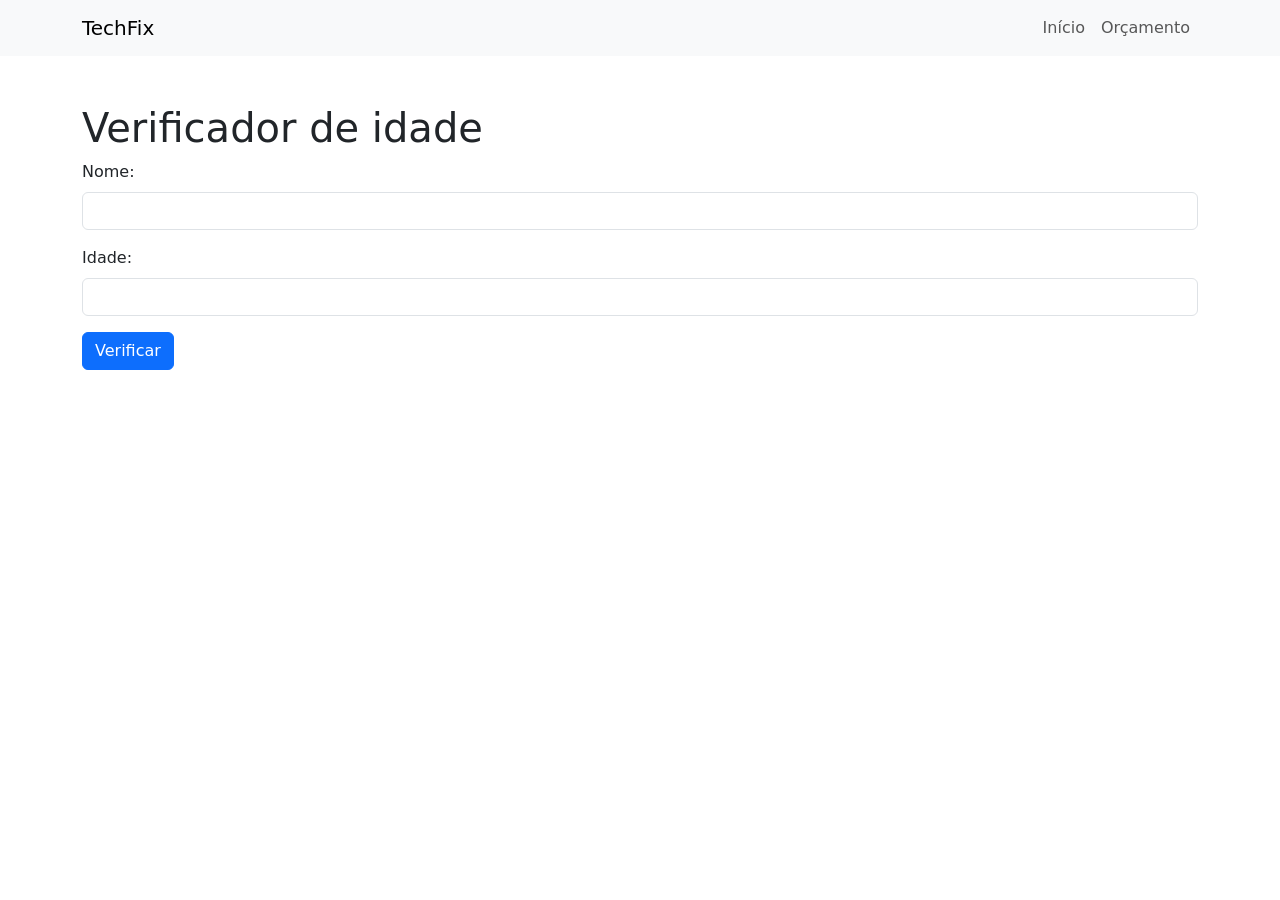
==== index.html @ dbbd7c49 "clipa" ====
<!doctype html>
<html lang="en">
  <head>
    <meta charset="UTF-8" />
    <meta name="viewport" content="width=device-width, initial-scale=1.0" />
    <title>Introdução Javascript</title>

    <link
      href="https://cdn.jsdelivr.net/npm/bootstrap@5.3.8/dist/css/bootstrap.min.css"
      rel="stylesheet"
      integrity="sha384-sRIl4kxILFvY47J16cr9ZwB07vP4J8+LH7qKQnuqkuIAvNWLzeN8tE5YBujZqJLB"
      crossorigin="anonymous"
    />

    <link rel="stylesheet" href="css/style.css" />
  </head>
  <body>
    <nav class="navbar navbar-expand-md bg-body-tertiary">
      <div class="container">
        <a class="navbar-brand" href="index.html"> TechFix </a>

        <div class="navbar-nav">
          <a class="nav-link" href="index.html">Início</a>
          <a class="nav-link" href="orcamento.html">Orçamento</a>
        </div>
      </div>
    </nav>
    <main class="container mt-5">
      <h1 id="titulo">Verificador de idade</h1>

      <form id="formulario">
        <div class="mb-3">
          <label for="nome" class="form-label"> Nome: </label>

          <input type="text" id="nome" class="form-control" />
        </div>

        <div class="mb-3">
          <label for="idade" class="form-label"> Idade: </label>

          <input type="number" id="idade" class="form-control" />
        </div>

        <button id="botao" type="submit" class="btn btn-primary">
          Verificar
        </button>
      </form>

      <p id="resultado" class="alert d-none mt-3"></p>
    </main>

    <script
      src="https://cdn.jsdelivr.net/npm/bootstrap@5.3.8/dist/js/bootstrap.bundle.min.js"
      integrity="sha384-FKyoEForCGlyvwx9Hj09JcYn3nv7wiPVlz7YYwJrWVcXK/BmnVDxM+D2scQbITxI"
      crossorigin="anonymous"
    ></script>
  </body>
</html>
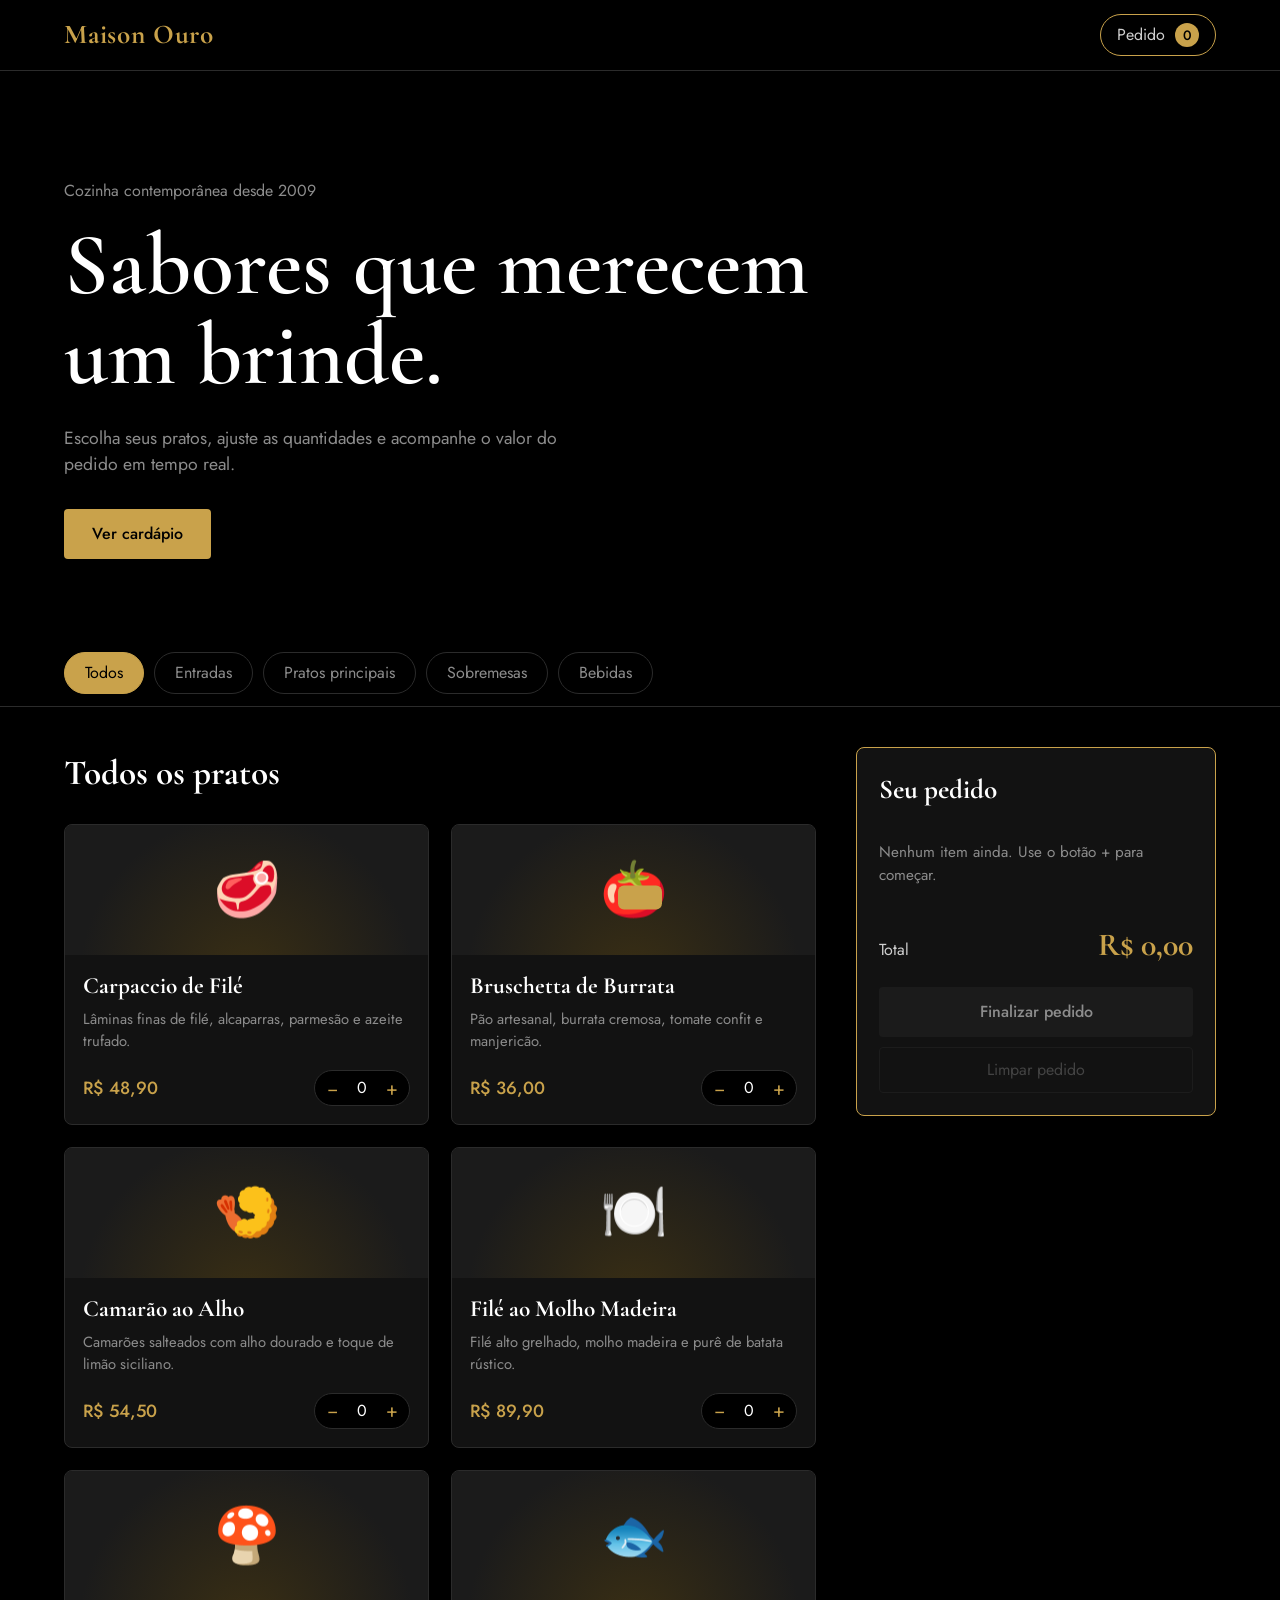
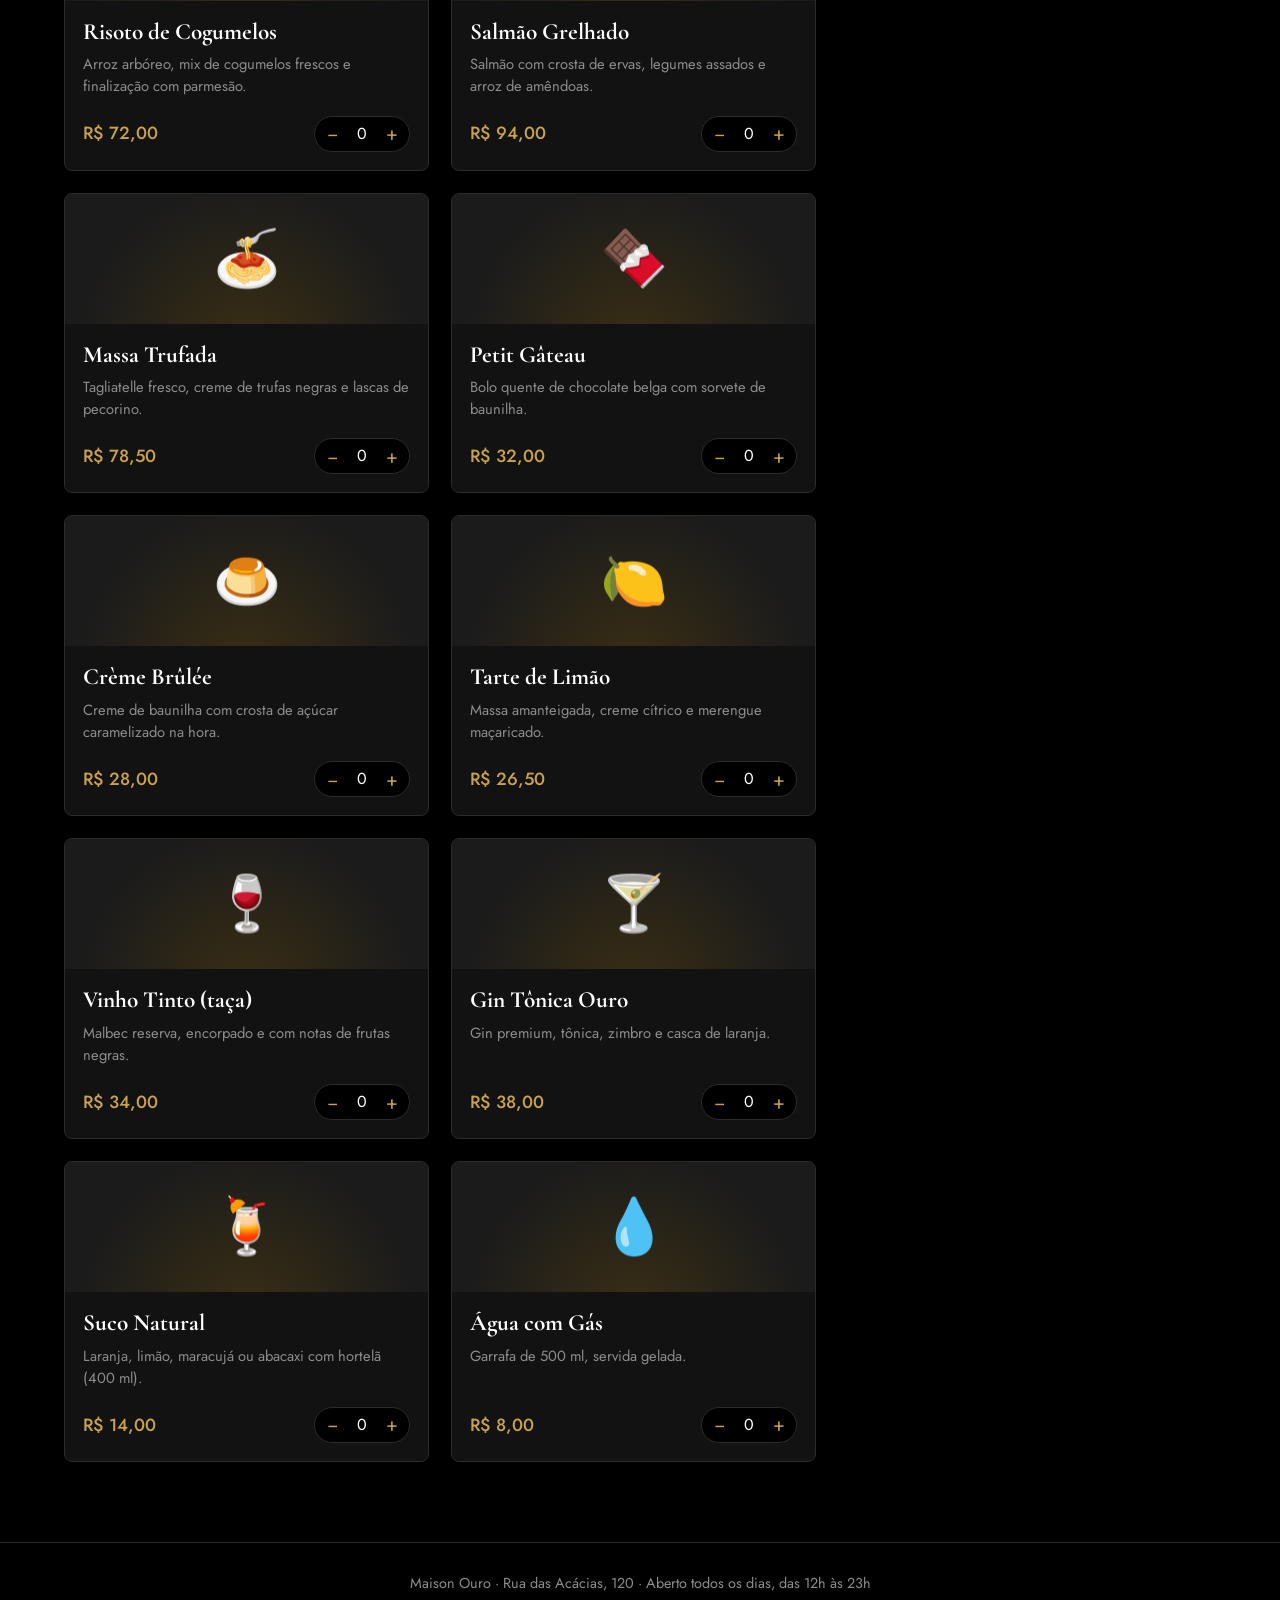
==== commit 8bca0572: "atual 2.0" ====
--- a/index.html
+++ b/index.html
@@ -1,58 +1,66 @@
-<!doctype html>
-<html lang="en">
-  <head>
-    <meta charset="UTF-8" />
-    <meta name="viewport" content="width=device-width, initial-scale=1.0" />
-    <title>Introdução Javascript</title>
+<!DOCTYPE html>
+<html lang="pt-BR">
+<head>
+  <meta charset="UTF-8">
+  <meta name="viewport" content="width=device-width, initial-scale=1">
+  <title>Maison Ouro – Cardápio Digital</title>
+  <link rel="preconnect" href="https://fonts.googleapis.com">
+  <link rel="preconnect" href="https://fonts.gstatic.com" crossorigin>
+  <link href="https://fonts.googleapis.com/css2?family=Cormorant+Garamond:wght@500;600;700&family=Jost:wght@400;500&display=swap" rel="stylesheet">
+  <link rel="stylesheet" href="css/style.css">
+</head>
+<body>
+  <header class="topo">
+    <span class="marca">Maison Ouro</span>
+    <button class="btn-carrinho" id="abrirCarrinho" aria-label="Abrir pedido">
+      Pedido <span class="contador" id="contador">0</span>
+    </button>
+  </header>
 
-    <link
-      href="https://cdn.jsdelivr.net/npm/bootstrap@5.3.8/dist/css/bootstrap.min.css"
-      rel="stylesheet"
-      integrity="sha384-sRIl4kxILFvY47J16cr9ZwB07vP4J8+LH7qKQnuqkuIAvNWLzeN8tE5YBujZqJLB"
-      crossorigin="anonymous"
-    />
+  <section class="hero">
+    <p class="hero-sub">Cozinha contemporânea desde 2009</p>
+    <h1>Sabores que merecem<br>um brinde.</h1>
+    <p class="hero-txt">Escolha seus pratos, ajuste as quantidades e acompanhe o valor do pedido em tempo real.</p>
+    <a href="#cardapio" class="btn-ouro">Ver cardápio</a>
+  </section>
 
-    <link rel="stylesheet" href="css/style.css" />
-  </head>
-  <body>
-    <nav class="navbar navbar-expand-md bg-body-tertiary">
-      <div class="container">
-        <a class="navbar-brand" href="index.html"> TechFix </a>
+  <nav class="categorias" id="categorias" aria-label="Categorias do cardápio"></nav>
 
-        <div class="navbar-nav">
-          <a class="nav-link" href="index.html">Início</a>
-          <a class="nav-link" href="orcamento.html">Orçamento</a>
-        </div>
+  <main class="layout" id="cardapio">
+    <section>
+      <h2 class="titulo-secao" id="tituloSecao">Todos os pratos</h2>
+      <div class="grade" id="grade"></div>
+    </section>
+
+    <aside class="carrinho" id="carrinho" aria-label="Seu pedido">
+      <div class="carrinho-topo">
+        <h2>Seu pedido</h2>
+        <button class="fechar" id="fecharCarrinho" aria-label="Fechar pedido">&times;</button>
       </div>
-    </nav>
-    <main class="container mt-5">
-      <h1 id="titulo">Verificador de idade</h1>
+      <ul class="itens" id="itens"></ul>
+      <p class="vazio" id="vazio">Nenhum item ainda. Use o botão + para começar.</p>
+      <div class="total">
+        <span>Total</span>
+        <strong id="total">R$ 0,00</strong>
+      </div>
+      <button class="btn-ouro cheio" id="finalizar" disabled>Finalizar pedido</button>
+      <button class="btn-limpar" id="limpar" disabled>Limpar pedido</button>
+    </aside>
+  </main>
 
-      <form id="formulario">
-        <div class="mb-3">
-          <label for="nome" class="form-label"> Nome: </label>
+  <footer class="rodape">Maison Ouro · Rua das Acácias, 120 · Aberto todos os dias, das 12h às 23h</footer>
 
-          <input type="text" id="nome" class="form-control" />
-        </div>
+  <dialog id="resumo">
+    <h2>Confirme seu pedido</h2>
+    <ul class="itens" id="resumoItens"></ul>
+    <div class="total"><span>Total</span><strong id="resumoTotal"></strong></div>
+    <div class="acoes">
+      <button class="btn-limpar" id="voltar">Voltar</button>
+      <button class="btn-ouro" id="confirmar">Confirmar pedido</button>
+    </div>
+  </dialog>
 
-        <div class="mb-3">
-          <label for="idade" class="form-label"> Idade: </label>
-
-          <input type="number" id="idade" class="form-control" />
-        </div>
-
-        <button id="botao" type="submit" class="btn btn-primary">
-          Verificar
-        </button>
-      </form>
-
-      <p id="resultado" class="alert d-none mt-3"></p>
-    </main>
-
-    <script
-      src="https://cdn.jsdelivr.net/npm/bootstrap@5.3.8/dist/js/bootstrap.bundle.min.js"
-      integrity="sha384-FKyoEForCGlyvwx9Hj09JcYn3nv7wiPVlz7YYwJrWVcXK/BmnVDxM+D2scQbITxI"
-      crossorigin="anonymous"
-    ></script>
-  </body>
+  <div class="aviso" id="aviso" role="status"></div>
+  <script src="js/script.js"></script>
+</body>
 </html>
--- a/css/style.css
+++ b/css/style.css
@@ -0,0 +1,98 @@
+:root {
+  --preto: #000;
+  --superficie: #121212;
+  --superficie-2: #1b1b1b;
+  --ouro: #c9a24b;
+  --ouro-claro: #e3c477;
+  --cinza: #8c8c8c;
+  --cinza-claro: #cfcfcf;
+  --linha: #2b2b2b;
+  --serif: "Cormorant Garamond", Georgia, serif;
+  --sans: "Jost", system-ui, sans-serif;
+}
+* { box-sizing: border-box; margin: 0; padding: 0; }
+html { scroll-behavior: smooth; scroll-padding-top: 130px; }
+body { background: var(--preto); color: var(--cinza-claro); font-family: var(--sans); line-height: 1.5; }
+button { font: inherit; cursor: pointer; border: 0; }
+:focus-visible { outline: 2px solid var(--ouro); outline-offset: 2px; }
+
+/* Topo */
+.topo { position: sticky; top: 0; z-index: 20; display: flex; justify-content: space-between; align-items: center;
+  padding: 14px 5vw; background: var(--preto); border-bottom: 1px solid var(--linha); }
+.marca { font-family: var(--serif); font-size: 1.7rem; font-weight: 700; color: var(--ouro); letter-spacing: .03em; }
+.btn-carrinho { background: transparent; color: var(--cinza-claro); border: 1px solid var(--ouro); padding: 8px 16px; border-radius: 999px; display: flex; gap: 10px; align-items: center; }
+.contador { background: var(--ouro); color: var(--preto); font-weight: 500; min-width: 24px; height: 24px; border-radius: 999px; display: grid; place-items: center; font-size: .85rem; }
+
+/* Hero */
+.hero { padding: 12vh 5vw 9vh; max-width: 900px; }
+.hero-sub { color: var(--cinza); margin-bottom: 18px; }
+.hero h1 { font-family: var(--serif); font-weight: 600; font-size: clamp(2.8rem, 8vw, 5.5rem); line-height: 1.02; color: #fff; }
+.hero-txt { margin: 24px 0 32px; max-width: 46ch; color: var(--cinza); font-size: 1.1rem; }
+.btn-ouro { display: inline-block; background: var(--ouro); color: var(--preto); padding: 13px 28px; border-radius: 4px; font-weight: 500; text-decoration: none; transition: background .2s; }
+.btn-ouro:hover:not(:disabled) { background: var(--ouro-claro); }
+.btn-ouro:disabled { background: var(--superficie-2); color: var(--cinza); cursor: not-allowed; }
+.btn-ouro.cheio { width: 100%; }
+
+/* Categorias */
+.categorias { position: sticky; top: 61px; z-index: 15; display: flex; gap: 10px; overflow-x: auto; padding: 12px 5vw; background: var(--preto); border-bottom: 1px solid var(--linha); }
+.categorias button { flex: none; background: transparent; color: var(--cinza); border: 1px solid var(--linha); padding: 8px 20px; border-radius: 999px; transition: .2s; }
+.categorias button:hover { color: var(--ouro-claro); border-color: var(--ouro); }
+.categorias button.ativa { background: var(--ouro); color: var(--preto); border-color: var(--ouro); }
+
+/* Layout */
+.layout { display: grid; grid-template-columns: 1fr 360px; gap: 40px; padding: 40px 5vw 80px; align-items: start; }
+.titulo-secao { font-family: var(--serif); font-size: 2.2rem; color: #fff; margin-bottom: 24px; }
+.grade { display: grid; grid-template-columns: repeat(auto-fill, minmax(240px, 1fr)); gap: 22px; }
+
+/* Cartões de produto */
+.prato { background: var(--superficie); border: 1px solid var(--linha); border-radius: 8px; overflow: hidden; display: flex; flex-direction: column; transition: border-color .2s; }
+.prato:hover, .prato.no-pedido { border-color: var(--ouro); }
+.prato-foto { height: 130px; display: grid; place-items: center; font-size: 3.4rem; background: radial-gradient(circle at 50% 120%, #3a2f14, var(--superficie-2) 70%); }
+.prato-corpo { padding: 18px; display: flex; flex-direction: column; gap: 8px; flex: 1; }
+.prato h3 { font-family: var(--serif); font-size: 1.45rem; color: #fff; line-height: 1.15; }
+.prato p { color: var(--cinza); font-size: .92rem; flex: 1; }
+.prato-rodape { display: flex; justify-content: space-between; align-items: center; margin-top: 10px; }
+.preco { color: var(--ouro); font-weight: 500; font-size: 1.1rem; }
+
+/* Seletor de quantidade */
+.qtd { display: inline-flex; align-items: center; border: 1px solid var(--linha); border-radius: 999px; background: var(--preto); }
+.qtd button { width: 34px; height: 34px; background: transparent; color: var(--ouro); font-size: 1.2rem; border-radius: 999px; }
+.qtd button:hover { background: var(--superficie-2); }
+.qtd span { min-width: 26px; text-align: center; color: #fff; }
+
+/* Carrinho */
+.carrinho { position: sticky; top: 140px; background: var(--superficie); border: 1px solid var(--ouro); border-radius: 8px; padding: 22px; }
+.carrinho-topo { display: flex; justify-content: space-between; align-items: center; margin-bottom: 14px; }
+.carrinho h2, dialog h2 { font-family: var(--serif); font-size: 1.7rem; color: #fff; }
+.fechar { display: none; background: none; color: var(--cinza-claro); font-size: 2rem; line-height: 1; }
+.itens { list-style: none; max-height: 42vh; overflow-y: auto; }
+.item { display: grid; grid-template-columns: 1fr auto; gap: 2px 12px; padding: 12px 0; border-bottom: 1px solid var(--linha); }
+.item-nome { color: #fff; }
+.item-valor { color: var(--ouro); text-align: right; }
+.item-detalhe { color: var(--cinza); font-size: .85rem; }
+.item .qtd { justify-self: end; }
+.item .qtd button { width: 28px; height: 28px; }
+.vazio { color: var(--cinza); padding: 16px 0; font-size: .95rem; }
+.total { display: flex; justify-content: space-between; align-items: baseline; padding: 18px 0; }
+.total strong { font-family: var(--serif); font-size: 2rem; color: var(--ouro); }
+.btn-limpar { width: 100%; margin-top: 10px; background: transparent; color: var(--cinza); padding: 10px; border: 1px solid var(--linha); border-radius: 4px; }
+.btn-limpar:hover:not(:disabled) { color: #fff; border-color: var(--cinza); }
+.btn-limpar:disabled { opacity: .4; cursor: not-allowed; }
+
+/* Diálogo e aviso */
+dialog { margin: auto; width: min(460px, 92vw); background: var(--superficie); color: var(--cinza-claro); border: 1px solid var(--ouro); border-radius: 8px; padding: 26px; }
+dialog::backdrop { background: rgba(0,0,0,.8); }
+dialog .acoes { display: flex; gap: 12px; }
+dialog .acoes > * { flex: 1; margin: 0; text-align: center; }
+.aviso { position: fixed; left: 50%; bottom: 24px; transform: translate(-50%, 140%); background: var(--ouro); color: var(--preto); padding: 12px 22px; border-radius: 6px; font-weight: 500; transition: transform .3s; z-index: 50; max-width: 90vw; }
+.aviso.visivel { transform: translate(-50%, 0); }
+.rodape { text-align: center; color: var(--cinza); padding: 30px 5vw; border-top: 1px solid var(--linha); font-size: .9rem; }
+
+/* Mobile: carrinho vira gaveta */
+@media (max-width: 920px) {
+  .layout { grid-template-columns: 1fr; }
+  .carrinho { position: fixed; inset: auto 0 0 0; top: auto; z-index: 40; border-radius: 16px 16px 0 0; transform: translateY(105%); transition: transform .3s; max-height: 85vh; overflow-y: auto; }
+  .carrinho.aberto { transform: translateY(0); }
+  .fechar { display: block; }
+}
+@media (prefers-reduced-motion: reduce) { * { transition: none !important; scroll-behavior: auto !important; } }
